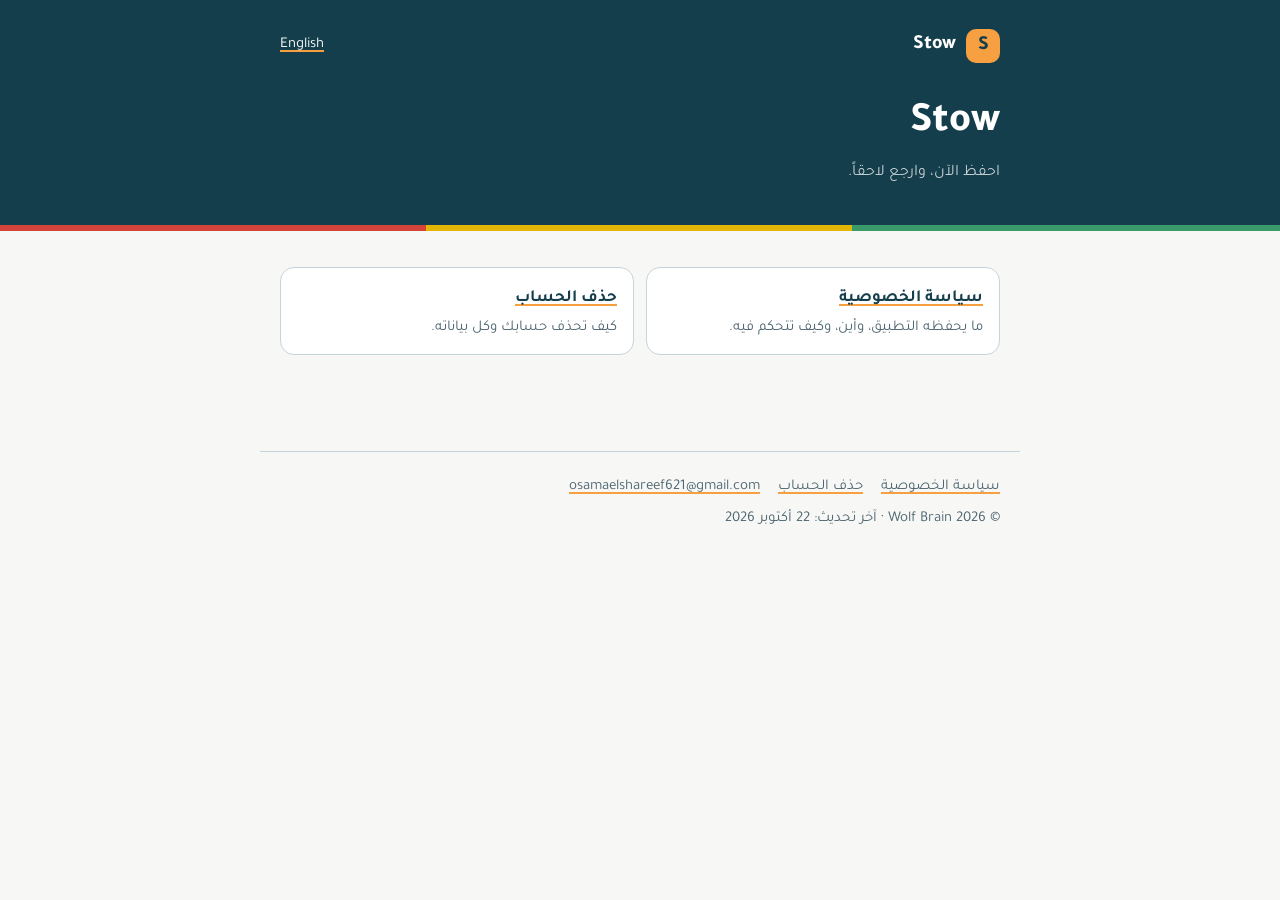
==== index.html @ ab38429b "Add privacy policy and account deletion pages" ====
<!doctype html>
<html lang="ar" dir="rtl">
<head>
<meta charset="utf-8">
<meta name="viewport" content="width=device-width,initial-scale=1">
<title>Stow · Stow</title>
<meta name="description" content="احفظ الآن، وارجع لاحقاً.">
<link rel="preconnect" href="https://fonts.googleapis.com">
<link rel="preconnect" href="https://fonts.gstatic.com" crossorigin>
<link href="https://fonts.googleapis.com/css2?family=Tajawal:wght@400;500;700;800&display=swap" rel="stylesheet">
<link rel="stylesheet" href="style.css">
</head>
<body>
<header class="hero">
  <div class="wrap">
    <div class="top">
      <a class="brand" href="index.html"><span class="mark" aria-hidden="true">S</span>Stow</a>
      <span class="lang"><a href="index-en.html" hreflang="en">English</a></span>
    </div>
    <h1>Stow</h1>
    <p class="sub">احفظ الآن، وارجع لاحقاً.</p>
  </div>
</header>
<main class="wrap">
<section>
  <ul class="glance">
    <li><b><a href="privacy.html">سياسة الخصوصية</a></b><span>ما يحفظه التطبيق، وأين، وكيف تتحكم فيه.</span></li>
    <li><b><a href="delete-account.html">حذف الحساب</a></b><span>كيف تحذف حسابك وكل بياناته.</span></li>
  </ul>
</section>
</main>
<footer class="wrap">
  <nav><a href="privacy.html">سياسة الخصوصية</a><a href="delete-account.html">حذف الحساب</a><a class="ltr" href="mailto:osamaelshareef621@gmail.com">osamaelshareef621@gmail.com</a></nav>
  © 2026 Wolf Brain · آخر تحديث: 22 أكتوبر 2026
</footer>
</body>
</html>
---- style.css ----
:root{
  --ground:#F7F8F6; --surface:#FFFFFF; --soft:#E7EEEF; --ink:#153E4D; --muted:#4E6671;
  --border:#C5D4D8; --hero:#153E4D; --on-hero:#FFFFFF; --on-hero-muted:rgba(255,255,255,.75);
  --orange:#F6A042; --on-orange:#153E4D; --high:#D3433A; --medium:#E3B505; --low:#3A9A69;
  color-scheme: light;
}
@media (prefers-color-scheme: dark){
  :root{
    --ground:#0C1B21; --surface:#13262E; --soft:#1B323B; --ink:#E8EFF1; --muted:#9BB1B9;
    --border:#27434D; --hero:#1A4252; --high:#EC5B50; --low:#49B37C;
    color-scheme: dark;
  }
}
*{box-sizing:border-box}
html{-webkit-text-size-adjust:100%}
body{margin:0;background:var(--ground);color:var(--ink);
  font-family:'Tajawal',system-ui,-apple-system,'Segoe UI',sans-serif;font-size:17px;line-height:1.75}
a{color:inherit;text-decoration-color:var(--orange);text-decoration-thickness:2px;text-underline-offset:3px}
a:focus-visible,button:focus-visible{outline:3px solid var(--orange);outline-offset:3px;border-radius:6px}
.wrap{max-width:760px;margin:0 auto;padding:0 20px}
header.hero{background:var(--hero);color:var(--on-hero);padding:28px 0 44px;position:relative;overflow:hidden}
header.hero::after{content:"";position:absolute;inset:auto 0 0 0;height:6px;
  background:linear-gradient(90deg,var(--high) 0 33.3%,var(--medium) 33.3% 66.6%,var(--low) 66.6%)}
.top{display:flex;justify-content:space-between;align-items:center;gap:16px;margin-bottom:36px}
.brand{display:flex;align-items:center;gap:10px;font-weight:800;font-size:20px;text-decoration:none}
.brand .mark{width:34px;height:34px;border-radius:10px;background:var(--orange);color:var(--on-orange);
  display:grid;place-items:center;font-weight:800}
.lang{font-size:15px;color:var(--on-hero-muted)}
.lang a{color:var(--on-hero)}
h1{font-size:clamp(30px,6vw,42px);line-height:1.2;margin:0 0 10px;font-weight:800}
.sub{color:var(--on-hero-muted);margin:0;font-size:16px}
main.wrap{padding-top:36px;padding-bottom:56px}
.glance{display:grid;grid-template-columns:repeat(2,minmax(0,1fr));gap:12px;margin:0 0 40px;padding:0;list-style:none}
.glance li{background:var(--surface);border:1px solid var(--border);border-radius:14px;padding:16px 16px 14px}
.glance b{display:block;font-size:17px;margin-bottom:2px}
.glance span{color:var(--muted);font-size:15px;line-height:1.6;display:block}
@media (max-width:560px){.glance{grid-template-columns:1fr}}
section{margin:0 0 30px}
h2{font-size:22px;line-height:1.35;margin:0 0 8px;font-weight:700}
p{margin:0 0 12px}
ul.list{margin:0 0 12px;padding-inline-start:22px}
ul.list li{margin:0 0 6px}
.muted{color:var(--muted)}
.steps{counter-reset:s;list-style:none;margin:0 0 14px;padding:0}
.steps li{counter-increment:s;position:relative;padding-inline-start:46px;margin:0 0 14px;min-height:32px}
.steps li::before{content:counter(s);position:absolute;inset-inline-start:0;top:0;width:32px;height:32px;
  border-radius:10px;background:var(--hero);color:var(--on-hero);display:grid;place-items:center;font-weight:700;font-size:15px}
.card{background:var(--surface);border:1px solid var(--border);border-radius:14px;padding:18px 18px 8px;margin:0 0 30px}
.mail{display:inline-flex;align-items:center;gap:8px;background:var(--orange);color:var(--on-orange);
  font-weight:700;padding:10px 18px;border-radius:12px;text-decoration:none;margin:4px 0 12px}
.ltr{direction:ltr;unicode-bidi:isolate}
footer.wrap{border-top:1px solid var(--border);padding-top:22px;padding-bottom:40px;color:var(--muted);font-size:15px}
footer nav{display:flex;flex-wrap:wrap;gap:6px 18px;margin-bottom:6px}
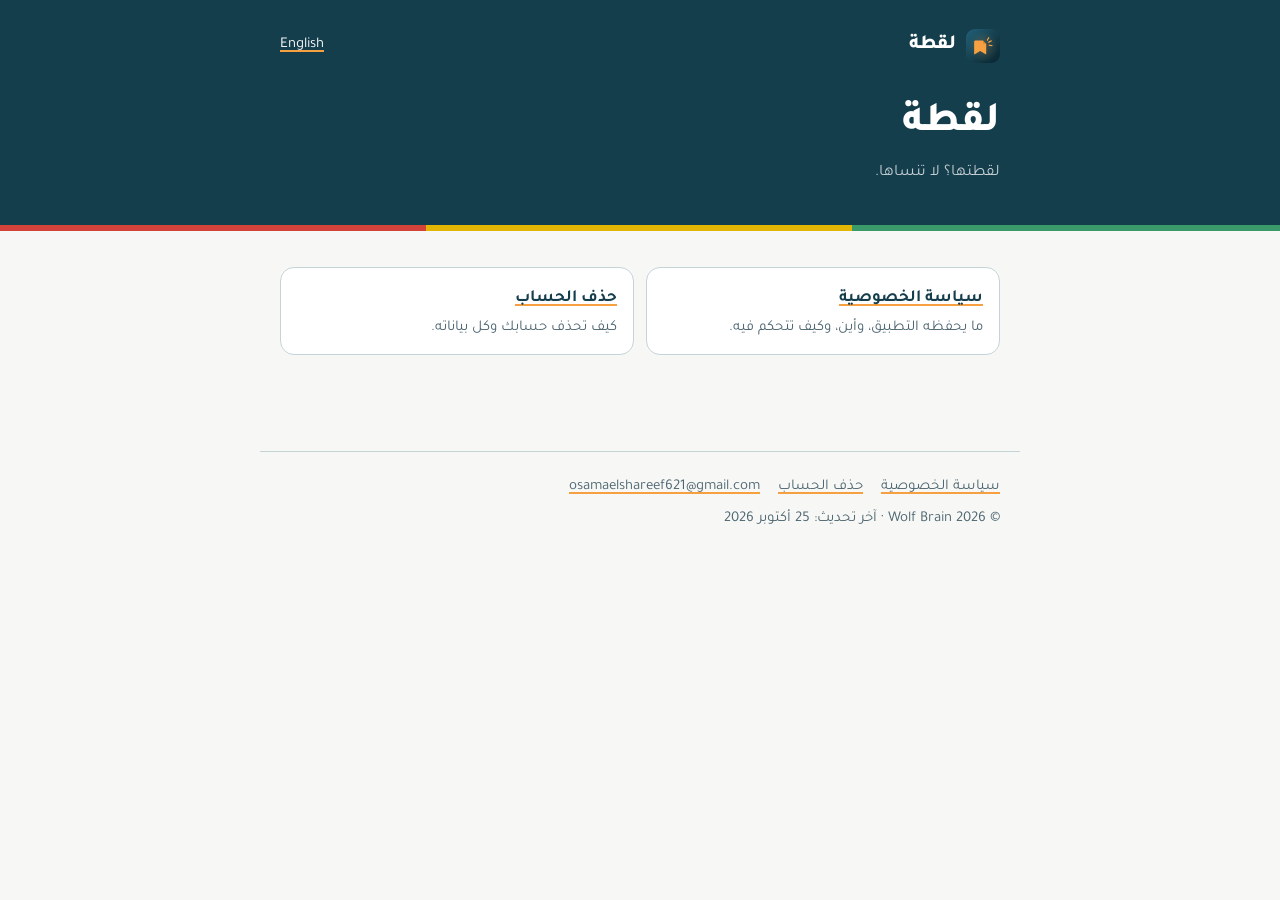
==== commit 33b4e18a: "Rename site to Lukta" ====
--- a/index.html
+++ b/index.html
@@ -3,8 +3,10 @@
 <head>
 <meta charset="utf-8">
 <meta name="viewport" content="width=device-width,initial-scale=1">
-<title>Stow · Stow</title>
-<meta name="description" content="احفظ الآن، وارجع لاحقاً.">
+<title>لقطة · لقطة</title>
+<link rel="icon" type="image/png" href="icon.png">
+<link rel="apple-touch-icon" href="icon.png">
+<meta name="description" content="لقطتها؟ لا تنساها.">
 <link rel="preconnect" href="https://fonts.googleapis.com">
 <link rel="preconnect" href="https://fonts.gstatic.com" crossorigin>
 <link href="https://fonts.googleapis.com/css2?family=Tajawal:wght@400;500;700;800&display=swap" rel="stylesheet">
@@ -14,11 +16,11 @@
 <header class="hero">
   <div class="wrap">
     <div class="top">
-      <a class="brand" href="index.html"><span class="mark" aria-hidden="true">S</span>Stow</a>
+      <a class="brand" href="index.html"><img class="mark" src="icon.png" alt="" width="34" height="34">لقطة</a>
       <span class="lang"><a href="index-en.html" hreflang="en">English</a></span>
     </div>
-    <h1>Stow</h1>
-    <p class="sub">احفظ الآن، وارجع لاحقاً.</p>
+    <h1>لقطة</h1>
+    <p class="sub">لقطتها؟ لا تنساها.</p>
   </div>
 </header>
 <main class="wrap">
@@ -31,7 +33,7 @@
 </main>
 <footer class="wrap">
   <nav><a href="privacy.html">سياسة الخصوصية</a><a href="delete-account.html">حذف الحساب</a><a class="ltr" href="mailto:osamaelshareef621@gmail.com">osamaelshareef621@gmail.com</a></nav>
-  © 2026 Wolf Brain · آخر تحديث: 22 أكتوبر 2026
+  © 2026 Wolf Brain · آخر تحديث: 25 أكتوبر 2026
 </footer>
 </body>
 </html>
--- a/style.css
+++ b/style.css
@@ -23,8 +23,7 @@
   background:linear-gradient(90deg,var(--high) 0 33.3%,var(--medium) 33.3% 66.6%,var(--low) 66.6%)}
 .top{display:flex;justify-content:space-between;align-items:center;gap:16px;margin-bottom:36px}
 .brand{display:flex;align-items:center;gap:10px;font-weight:800;font-size:20px;text-decoration:none}
-.brand .mark{width:34px;height:34px;border-radius:10px;background:var(--orange);color:var(--on-orange);
-  display:grid;place-items:center;font-weight:800}
+.brand .mark{width:34px;height:34px;border-radius:9px;display:block}
 .lang{font-size:15px;color:var(--on-hero-muted)}
 .lang a{color:var(--on-hero)}
 h1{font-size:clamp(30px,6vw,42px);line-height:1.2;margin:0 0 10px;font-weight:800}
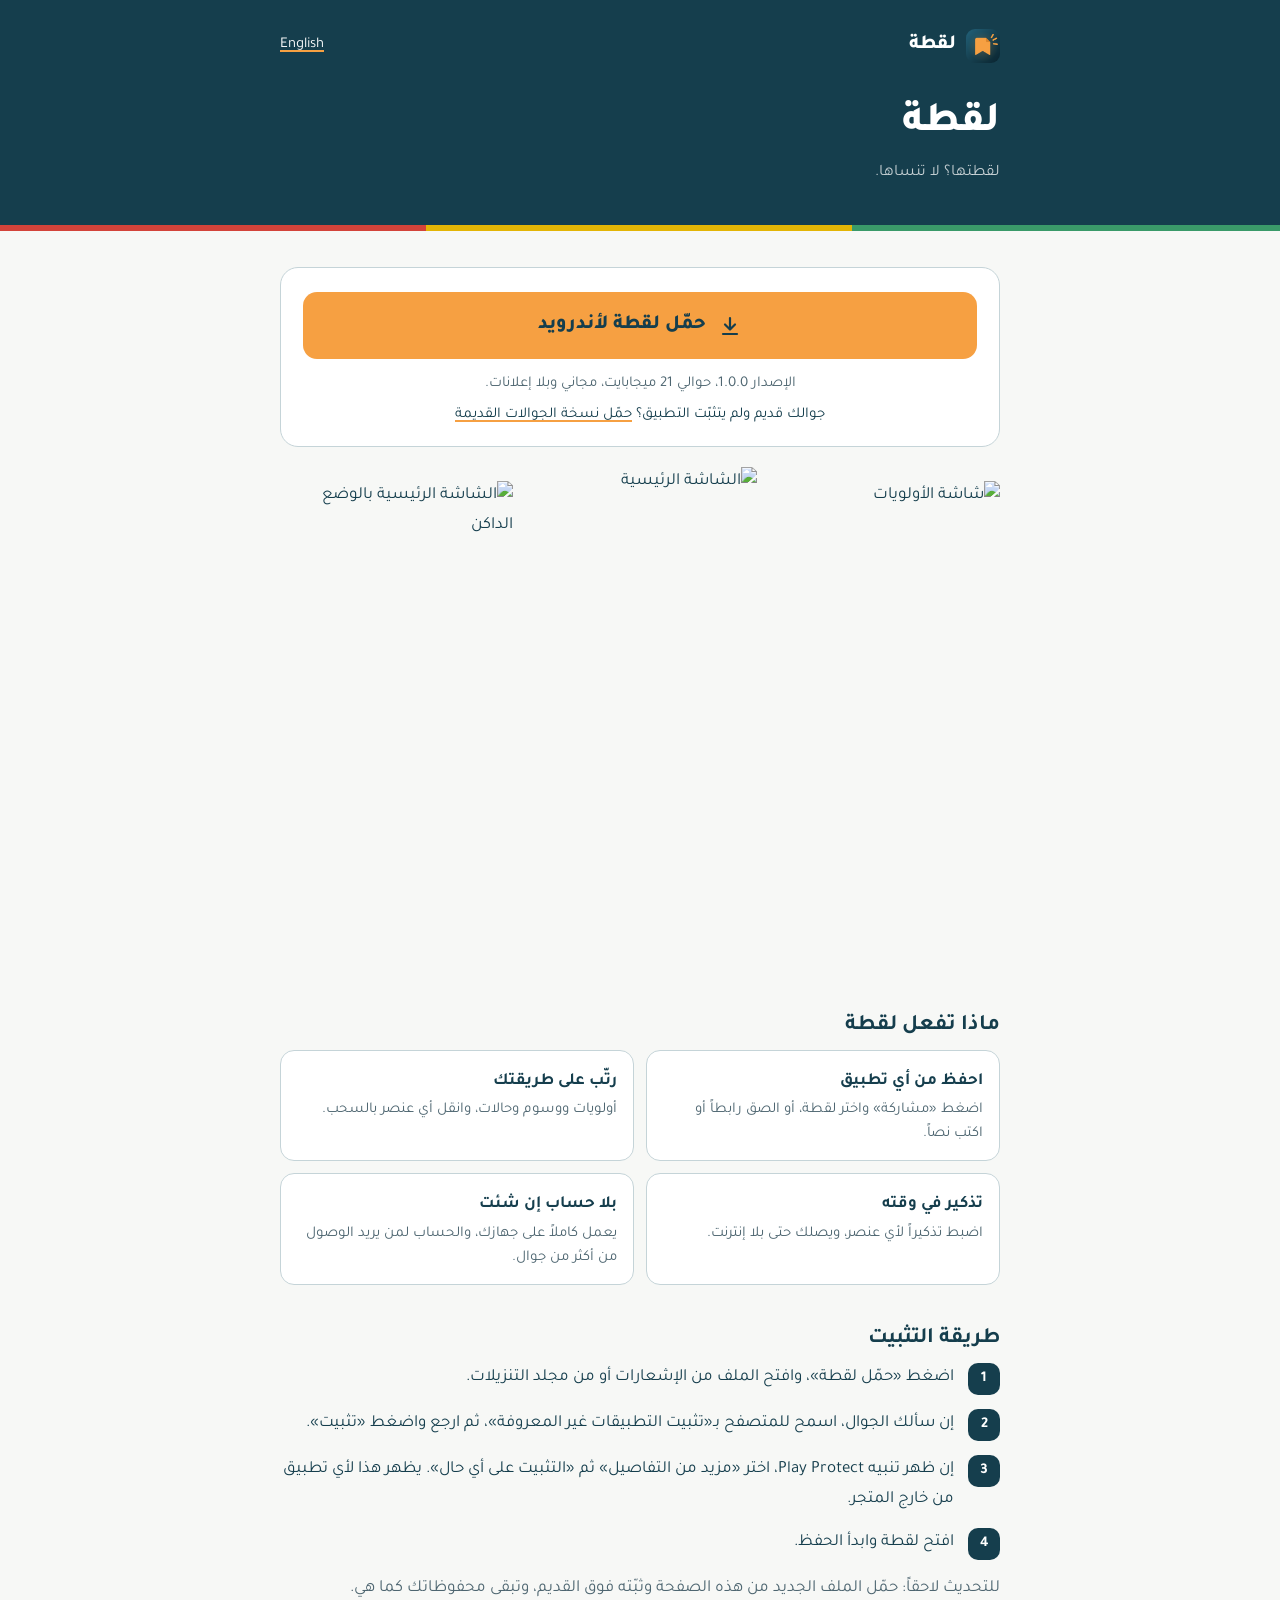
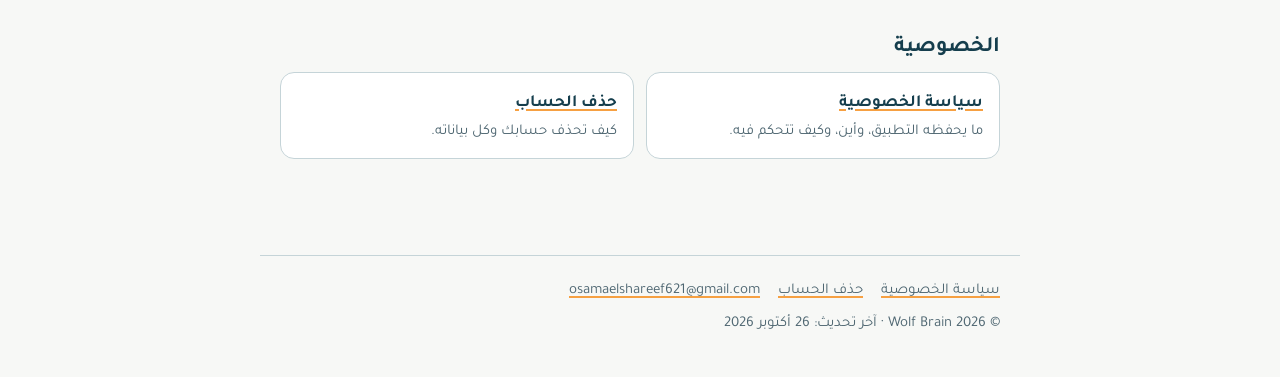
==== commit 5e555e66: "modify all files" ====
--- a/index.html
+++ b/index.html
@@ -7,6 +7,14 @@
 <link rel="icon" type="image/png" href="icon.png">
 <link rel="apple-touch-icon" href="icon.png">
 <meta name="description" content="لقطتها؟ لا تنساها.">
+<meta property="og:type" content="website">
+<meta property="og:site_name" content="لقطة">
+<meta property="og:title" content="لقطة · لقطة">
+<meta property="og:description" content="لقطتها؟ لا تنساها.">
+<meta property="og:image" content="https://osamadev11.github.io/lukta-legal/og.png">
+<meta property="og:image:width" content="1200">
+<meta property="og:image:height" content="630">
+<meta name="twitter:card" content="summary_large_image">
 <link rel="preconnect" href="https://fonts.googleapis.com">
 <link rel="preconnect" href="https://fonts.gstatic.com" crossorigin>
 <link href="https://fonts.googleapis.com/css2?family=Tajawal:wght@400;500;700;800&display=swap" rel="stylesheet">
@@ -24,7 +32,37 @@
   </div>
 </header>
 <main class="wrap">
+<section class="dl" aria-label="تحميل">
+  <a class="btn" href="https://github.com/OsamaDev11/lukta-legal/releases/latest/download/Lukta.apk"><svg viewBox="0 0 24 24" aria-hidden="true" fill="none" stroke="currentColor" stroke-width="2.2" stroke-linecap="round" stroke-linejoin="round"><path d="M12 4v11"/><path d="M7 10.5 12 15.5 17 10.5"/><path d="M5 20h14"/></svg>حمّل لقطة لأندرويد</a>
+  <p class="meta">الإصدار 1.0.0، حوالي 21 ميجابايت، مجاني وبلا إعلانات.</p>
+  <p class="old">جوالك قديم ولم يتثبّت التطبيق؟ <a href="https://github.com/OsamaDev11/lukta-legal/releases/latest/download/Lukta-old-phones.apk">حمّل نسخة الجوالات القديمة</a></p>
+</section>
+
+<div class="shots"><img src="shots/ar_light_priorities.webp" width="336" height="710" loading="lazy" alt="شاشة الأولويات"><img src="shots/ar_light_home.webp" width="336" height="710" loading="lazy" alt="الشاشة الرئيسية"><img src="shots/ar_dark_home.webp" width="336" height="710" loading="lazy" alt="الشاشة الرئيسية بالوضع الداكن"></div>
+
 <section>
+  <h2>ماذا تفعل لقطة</h2>
+  <ul class="glance">
+    <li><b>احفظ من أي تطبيق</b><span>اضغط «مشاركة» واختر لقطة، أو الصق رابطاً أو اكتب نصاً.</span></li>
+    <li><b>رتّب على طريقتك</b><span>أولويات ووسوم وحالات، وانقل أي عنصر بالسحب.</span></li>
+    <li><b>تذكير في وقته</b><span>اضبط تذكيراً لأي عنصر، ويصلك حتى بلا إنترنت.</span></li>
+    <li><b>بلا حساب إن شئت</b><span>يعمل كاملاً على جهازك، والحساب لمن يريد الوصول من أكثر من جوال.</span></li>
+  </ul>
+</section>
+
+<section>
+  <h2>طريقة التثبيت</h2>
+  <ol class="steps">
+    <li>اضغط «حمّل لقطة»، وافتح الملف من الإشعارات أو من مجلد التنزيلات.</li>
+    <li>إن سألك الجوال، اسمح للمتصفح بـ«تثبيت التطبيقات غير المعروفة»، ثم ارجع واضغط «تثبيت».</li>
+    <li>إن ظهر تنبيه Play Protect، اختر «مزيد من التفاصيل» ثم «التثبيت على أي حال». يظهر هذا لأي تطبيق من خارج المتجر.</li>
+    <li>افتح لقطة وابدأ الحفظ.</li>
+  </ol>
+  <p class="muted">للتحديث لاحقاً: حمّل الملف الجديد من هذه الصفحة وثبّته فوق القديم، وتبقى محفوظاتك كما هي.</p>
+</section>
+
+<section>
+  <h2>الخصوصية</h2>
   <ul class="glance">
     <li><b><a href="privacy.html">سياسة الخصوصية</a></b><span>ما يحفظه التطبيق، وأين، وكيف تتحكم فيه.</span></li>
     <li><b><a href="delete-account.html">حذف الحساب</a></b><span>كيف تحذف حسابك وكل بياناته.</span></li>
@@ -33,7 +71,7 @@
 </main>
 <footer class="wrap">
   <nav><a href="privacy.html">سياسة الخصوصية</a><a href="delete-account.html">حذف الحساب</a><a class="ltr" href="mailto:osamaelshareef621@gmail.com">osamaelshareef621@gmail.com</a></nav>
-  © 2026 Wolf Brain · آخر تحديث: 25 أكتوبر 2026
+  © 2026 Wolf Brain · آخر تحديث: 26 أكتوبر 2026
 </footer>
 </body>
 </html>
--- a/style.css
+++ b/style.css
@@ -48,5 +48,17 @@
 .mail{display:inline-flex;align-items:center;gap:8px;background:var(--orange);color:var(--on-orange);
   font-weight:700;padding:10px 18px;border-radius:12px;text-decoration:none;margin:4px 0 12px}
 .ltr{direction:ltr;unicode-bidi:isolate}
+.dl{background:var(--surface);border:1px solid var(--border);border-radius:18px;padding:24px 22px 18px;margin:0 0 34px}
+.btn{display:flex;align-items:center;justify-content:center;gap:12px;background:var(--orange);color:var(--on-orange);
+  font-weight:800;font-size:20px;padding:16px 22px;border-radius:14px;text-decoration:none;min-height:56px}
+.btn svg{width:24px;height:24px;flex:none}
+.btn:hover{filter:brightness(1.04)}
+.dl .meta{color:var(--muted);font-size:15px;margin:12px 0 4px;text-align:center}
+.dl .old{font-size:15px;margin:0;text-align:center}
+.shots{display:grid;grid-template-columns:repeat(3,minmax(0,1fr));gap:10px;margin:0 0 38px;align-items:end}
+.shots img{width:100%;height:auto;display:block}
+.shots img:nth-child(2){transform:translateY(-14px)}
+@media (max-width:560px){.shots{gap:4px}}
+
 footer.wrap{border-top:1px solid var(--border);padding-top:22px;padding-bottom:40px;color:var(--muted);font-size:15px}
 footer nav{display:flex;flex-wrap:wrap;gap:6px 18px;margin-bottom:6px}
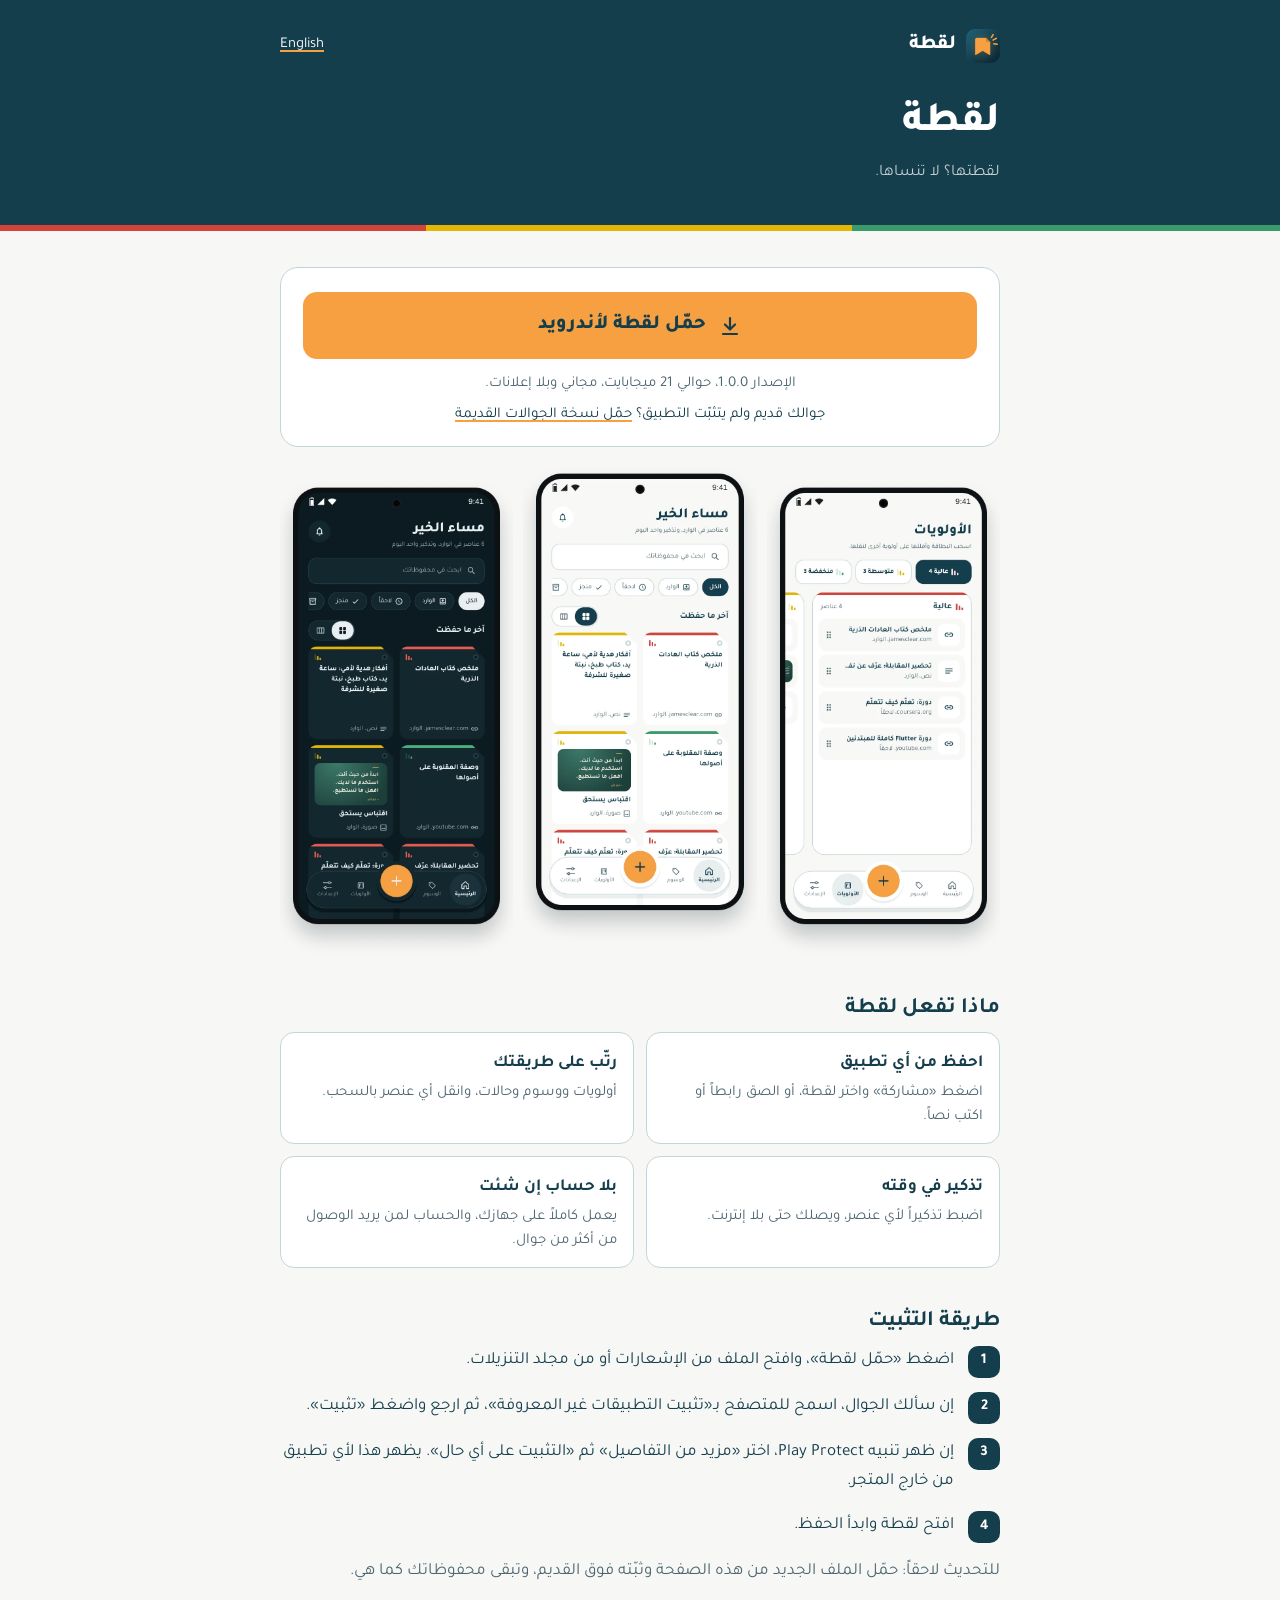
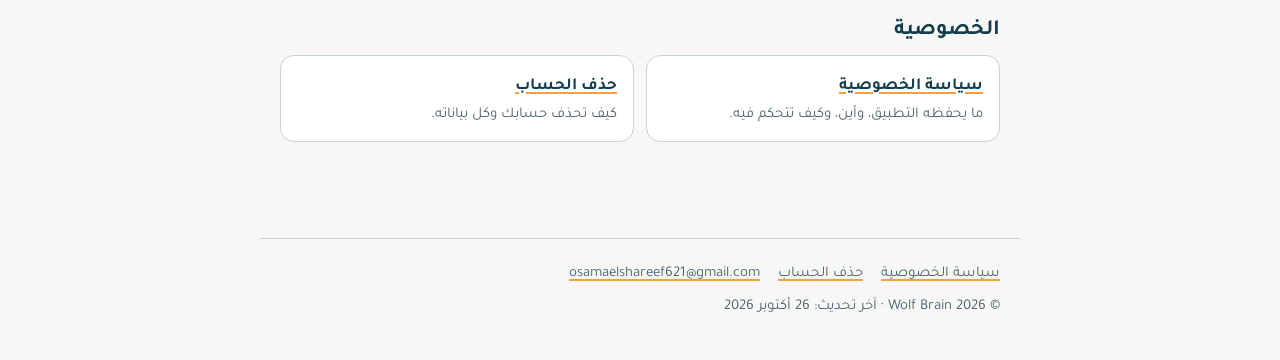
==== commit 19c763e7: "modify index files" ====
--- a/index.html
+++ b/index.html
@@ -38,7 +38,7 @@
   <p class="old">جوالك قديم ولم يتثبّت التطبيق؟ <a href="https://github.com/OsamaDev11/lukta-legal/releases/latest/download/Lukta-old-phones.apk">حمّل نسخة الجوالات القديمة</a></p>
 </section>
 
-<div class="shots"><img src="shots/ar_light_priorities.webp" width="336" height="710" loading="lazy" alt="شاشة الأولويات"><img src="shots/ar_light_home.webp" width="336" height="710" loading="lazy" alt="الشاشة الرئيسية"><img src="shots/ar_dark_home.webp" width="336" height="710" loading="lazy" alt="الشاشة الرئيسية بالوضع الداكن"></div>
+<div class="shots"><img src="ar_light_priorities.webp" width="336" height="710" loading="lazy" alt="شاشة الأولويات"><img src="ar_light_home.webp" width="336" height="710" loading="lazy" alt="الشاشة الرئيسية"><img src="ar_dark_home.webp" width="336" height="710" loading="lazy" alt="الشاشة الرئيسية بالوضع الداكن"></div>
 
 <section>
   <h2>ماذا تفعل لقطة</h2>
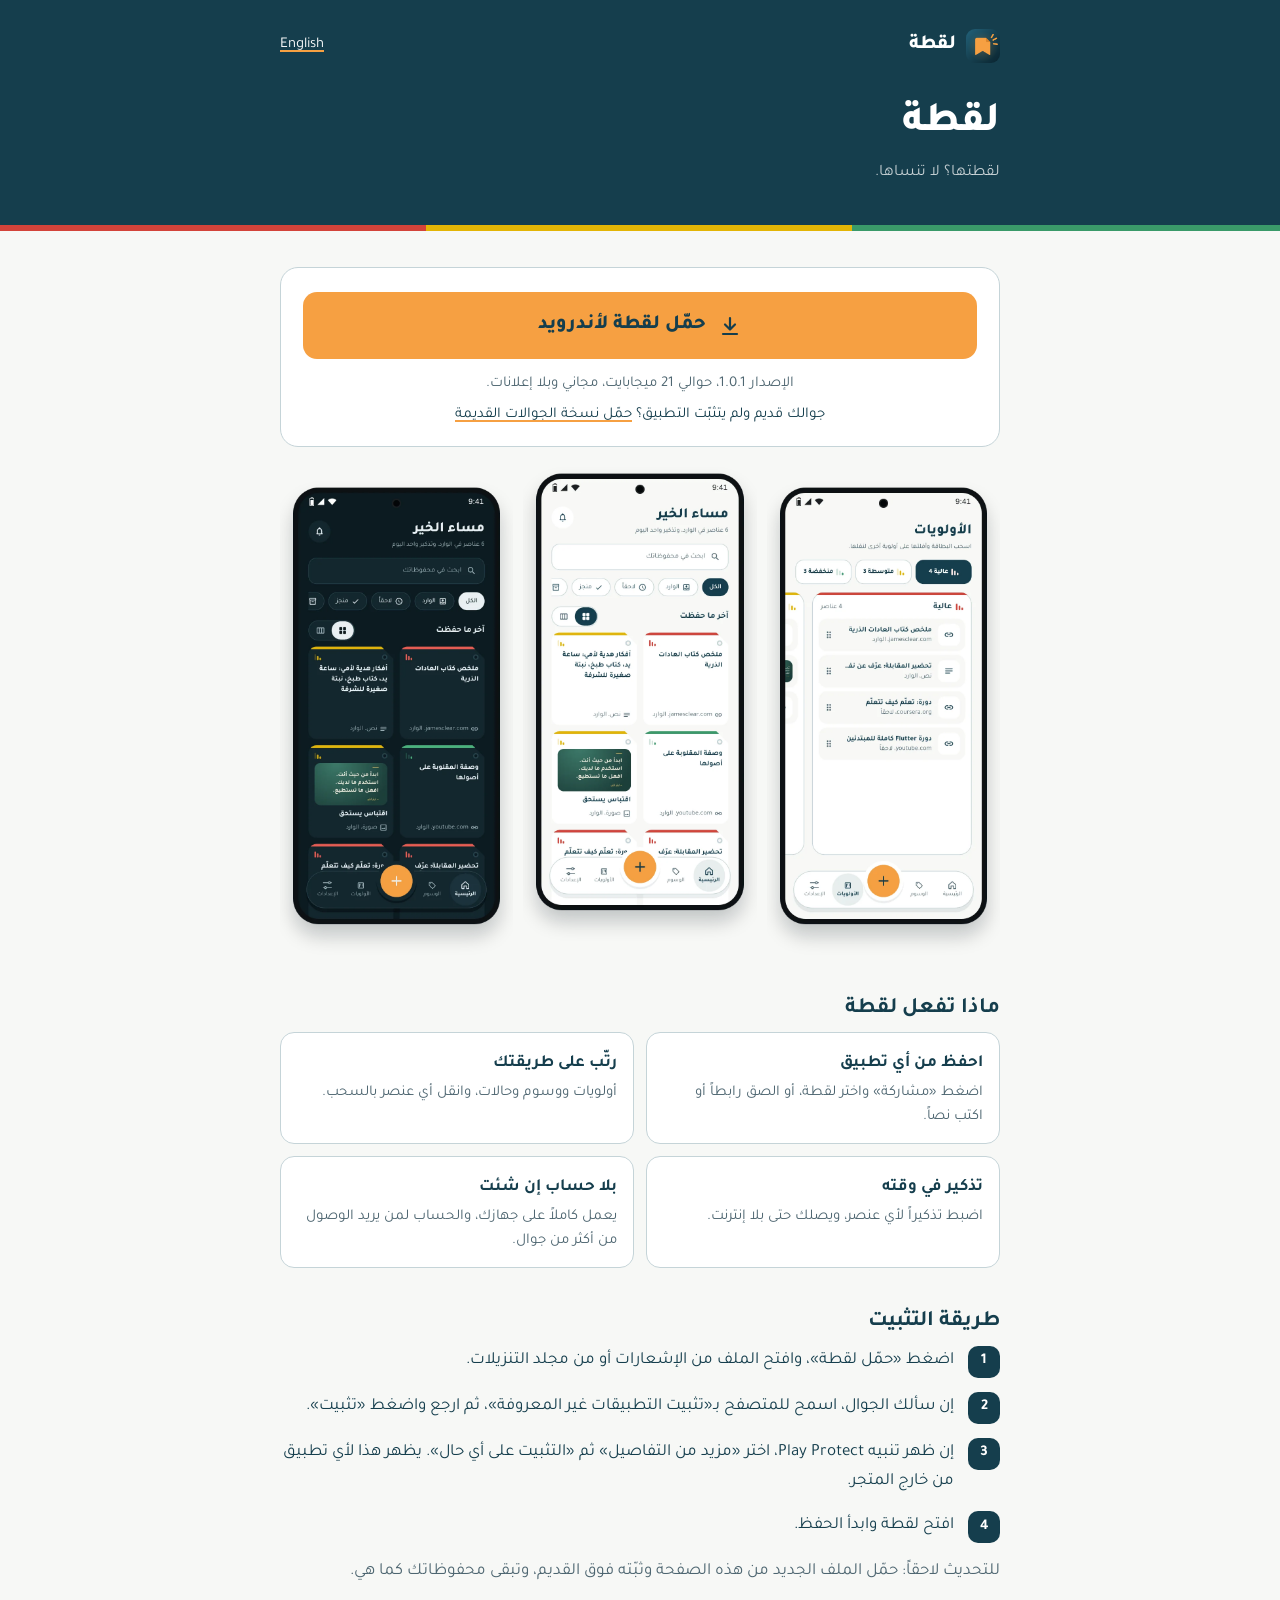
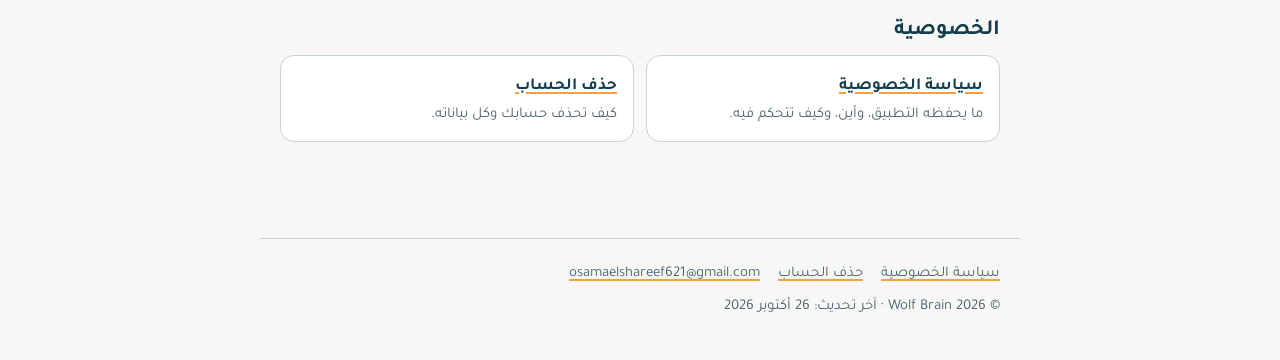
==== commit 9091badf: "Update version number to 1.0.1 in index.html" ====
--- a/index.html
+++ b/index.html
@@ -34,7 +34,7 @@
 <main class="wrap">
 <section class="dl" aria-label="تحميل">
   <a class="btn" href="https://github.com/OsamaDev11/lukta-legal/releases/latest/download/Lukta.apk"><svg viewBox="0 0 24 24" aria-hidden="true" fill="none" stroke="currentColor" stroke-width="2.2" stroke-linecap="round" stroke-linejoin="round"><path d="M12 4v11"/><path d="M7 10.5 12 15.5 17 10.5"/><path d="M5 20h14"/></svg>حمّل لقطة لأندرويد</a>
-  <p class="meta">الإصدار 1.0.0، حوالي 21 ميجابايت، مجاني وبلا إعلانات.</p>
+  <p class="meta">الإصدار 1.0.1، حوالي 21 ميجابايت، مجاني وبلا إعلانات.</p>
   <p class="old">جوالك قديم ولم يتثبّت التطبيق؟ <a href="https://github.com/OsamaDev11/lukta-legal/releases/latest/download/Lukta-old-phones.apk">حمّل نسخة الجوالات القديمة</a></p>
 </section>
 
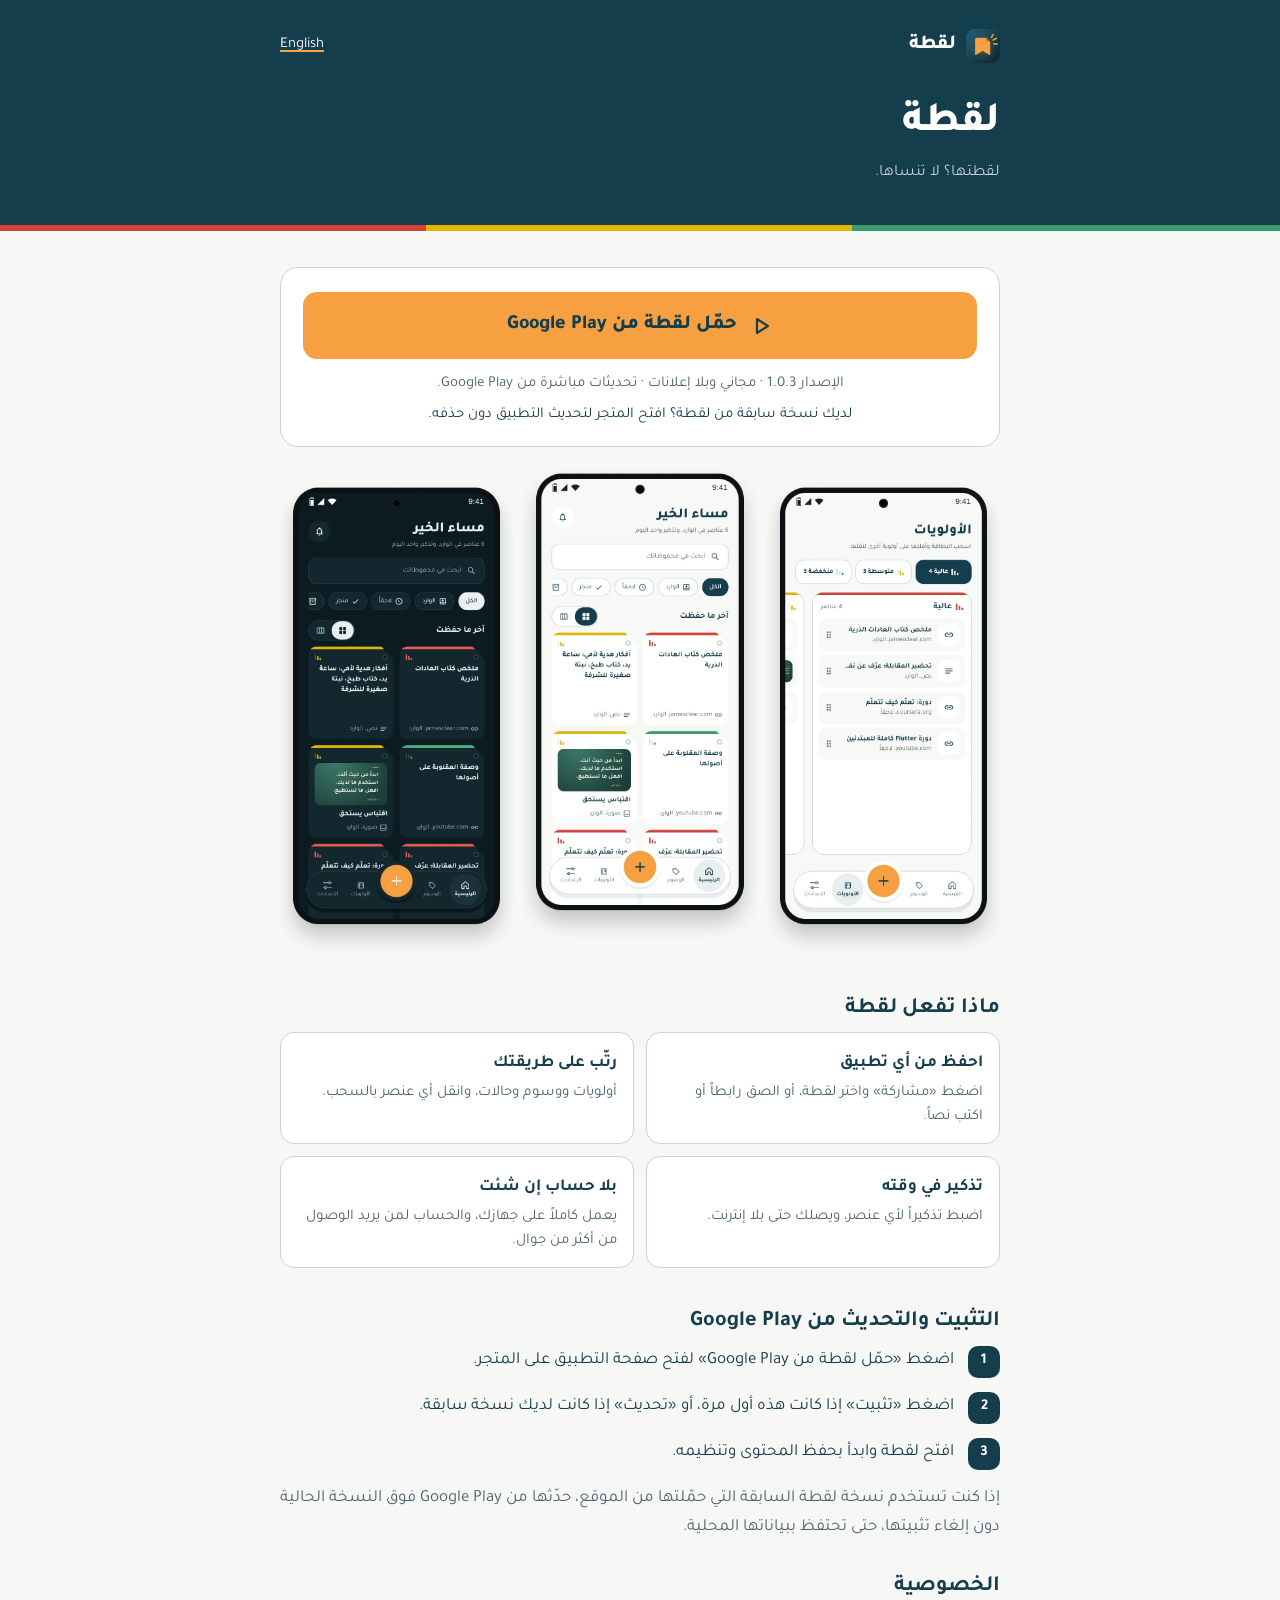
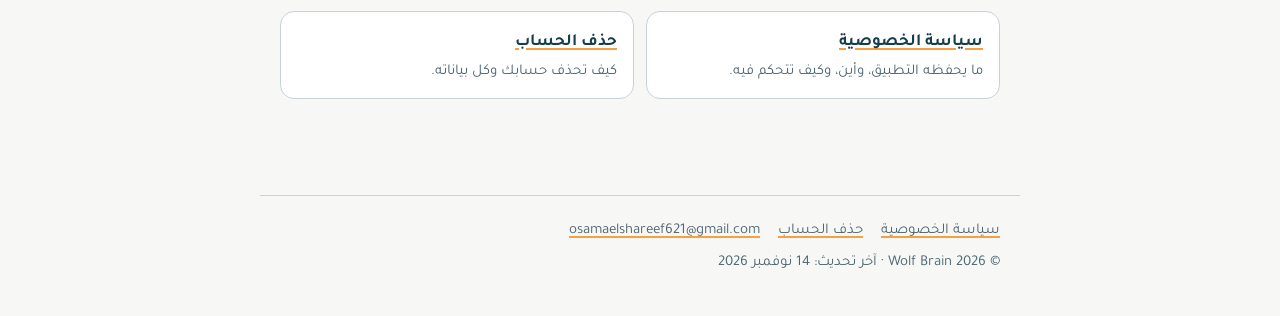
==== commit 5266a9f8: "Add files via upload" ====
--- a/index.html
+++ b/index.html
@@ -32,14 +32,12 @@
   </div>
 </header>
 <main class="wrap">
-<section class="dl" aria-label="تحميل">
-  <a class="btn" href="https://github.com/OsamaDev11/lukta-legal/releases/latest/download/Lukta.apk"><svg viewBox="0 0 24 24" aria-hidden="true" fill="none" stroke="currentColor" stroke-width="2.2" stroke-linecap="round" stroke-linejoin="round"><path d="M12 4v11"/><path d="M7 10.5 12 15.5 17 10.5"/><path d="M5 20h14"/></svg>حمّل لقطة لأندرويد</a>
-  <p class="meta">الإصدار 1.0.1، حوالي 21 ميجابايت، مجاني وبلا إعلانات.</p>
-  <p class="old">جوالك قديم ولم يتثبّت التطبيق؟ <a href="https://github.com/OsamaDev11/lukta-legal/releases/latest/download/Lukta-old-phones.apk">حمّل نسخة الجوالات القديمة</a></p>
+<section class="dl" aria-label="تحميل التطبيق">
+  <a class="btn" href="https://play.google.com/store/apps/details?id=com.wolfbrain.lukta"><svg viewBox="0 0 24 24" aria-hidden="true" fill="none" stroke="currentColor" stroke-width="2.2" stroke-linecap="round" stroke-linejoin="round"><path d="m8 5 11 7-11 7z"/></svg>حمّل لقطة من Google Play</a>
+  <p class="meta">الإصدار 1.0.3 · مجاني وبلا إعلانات · تحديثات مباشرة من Google Play.</p>
+  <p class="old">لديك نسخة سابقة من لقطة؟ افتح المتجر لتحديث التطبيق دون حذفه.</p>
 </section>
-
 <div class="shots"><img src="ar_light_priorities.webp" width="336" height="710" loading="lazy" alt="شاشة الأولويات"><img src="ar_light_home.webp" width="336" height="710" loading="lazy" alt="الشاشة الرئيسية"><img src="ar_dark_home.webp" width="336" height="710" loading="lazy" alt="الشاشة الرئيسية بالوضع الداكن"></div>
-
 <section>
   <h2>ماذا تفعل لقطة</h2>
   <ul class="glance">
@@ -49,18 +47,15 @@
     <li><b>بلا حساب إن شئت</b><span>يعمل كاملاً على جهازك، والحساب لمن يريد الوصول من أكثر من جوال.</span></li>
   </ul>
 </section>
-
 <section>
-  <h2>طريقة التثبيت</h2>
+  <h2>التثبيت والتحديث من Google Play</h2>
   <ol class="steps">
-    <li>اضغط «حمّل لقطة»، وافتح الملف من الإشعارات أو من مجلد التنزيلات.</li>
-    <li>إن سألك الجوال، اسمح للمتصفح بـ«تثبيت التطبيقات غير المعروفة»، ثم ارجع واضغط «تثبيت».</li>
-    <li>إن ظهر تنبيه Play Protect، اختر «مزيد من التفاصيل» ثم «التثبيت على أي حال». يظهر هذا لأي تطبيق من خارج المتجر.</li>
-    <li>افتح لقطة وابدأ الحفظ.</li>
+    <li>اضغط «حمّل لقطة من Google Play» لفتح صفحة التطبيق على المتجر.</li>
+    <li>اضغط «تثبيت» إذا كانت هذه أول مرة، أو «تحديث» إذا كانت لديك نسخة سابقة.</li>
+    <li>افتح لقطة وابدأ بحفظ المحتوى وتنظيمه.</li>
   </ol>
-  <p class="muted">للتحديث لاحقاً: حمّل الملف الجديد من هذه الصفحة وثبّته فوق القديم، وتبقى محفوظاتك كما هي.</p>
+  <p class="muted">إذا كنت تستخدم نسخة لقطة السابقة التي حمّلتها من الموقع، حدّثها من Google Play فوق النسخة الحالية دون إلغاء تثبيتها، حتى تحتفظ ببياناتها المحلية.</p>
 </section>
-
 <section>
   <h2>الخصوصية</h2>
   <ul class="glance">
@@ -71,7 +66,7 @@
 </main>
 <footer class="wrap">
   <nav><a href="privacy.html">سياسة الخصوصية</a><a href="delete-account.html">حذف الحساب</a><a class="ltr" href="mailto:osamaelshareef621@gmail.com">osamaelshareef621@gmail.com</a></nav>
-  © 2026 Wolf Brain · آخر تحديث: 26 أكتوبر 2026
+  © 2026 Wolf Brain · آخر تحديث: 14 نوفمبر 2026
 </footer>
 </body>
 </html>
